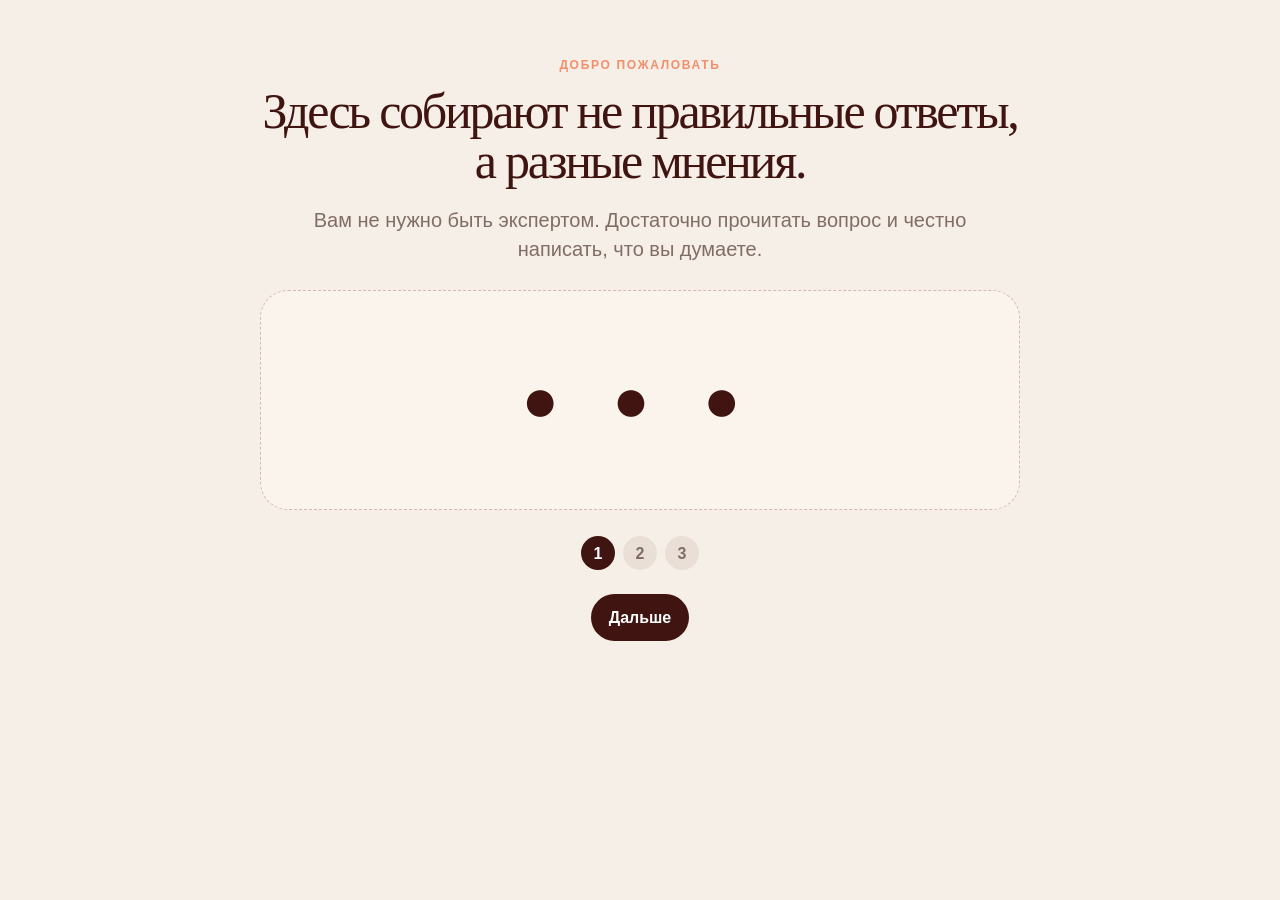
==== index.html @ 8200e7af "Add files via upload" ====
<!doctype html>
<html lang="ru">
<head>
  <meta charset="UTF-8">
  <meta name="viewport" content="width=device-width, initial-scale=1.0">
  <meta name="theme-color" content="#f6efe7">
  <title>Мнения — прототип продукта</title>
  <link rel="stylesheet" href="styles.css">
</head>
<body>
  <div id="app"></div>
  <div id="toast" class="toast"></div>
  <div id="modalRoot"></div>
  <script src="data.js"></script>
  <script src="app.js"></script>
</body>
</html>
---- styles.css ----
:root{
  --bg:#f6efe7;--paper:#fffaf4;--ink:#401410;--muted:#806d66;
  --accent:#f28f6b;--accent-soft:#f8d7ca;--line:#e5d5cc;
  --danger:#a8382f;--success:#705a47;--shadow:0 22px 70px rgba(64,20,16,.10);
  --radius:24px;
}
*{box-sizing:border-box}
html{scroll-behavior:smooth}
body{margin:0;background:var(--bg);color:var(--ink);font-family:Inter,-apple-system,BlinkMacSystemFont,"Segoe UI",sans-serif;line-height:1.45}
button,input,textarea,select{font:inherit}
button{cursor:pointer}
a{color:inherit;text-decoration:none}
.shell{min-height:100vh}
.topbar{position:sticky;top:0;z-index:40;background:rgba(246,239,231,.9);backdrop-filter:blur(18px);border-bottom:1px solid rgba(229,213,204,.8)}
.topbar-inner{max-width:1240px;margin:auto;padding:16px 28px;display:flex;align-items:center;gap:24px}
.logo{font-size:24px;font-weight:800;letter-spacing:-.05em;margin-right:auto}
.nav{display:flex;gap:4px}
.nav-btn,.icon-btn{border:0;background:transparent;color:var(--muted);border-radius:999px;padding:10px 14px}
.nav-btn:hover,.nav-btn.active,.icon-btn:hover{background:var(--paper);color:var(--ink)}
.primary,.secondary,.ghost,.danger{border:0;border-radius:999px;padding:12px 18px;font-weight:700}
.primary{background:var(--ink);color:#fff}
.secondary{background:var(--accent);color:var(--ink)}
.ghost{background:var(--paper);border:1px solid var(--line);color:var(--ink)}
.danger{background:#f8dfdc;color:var(--danger)}
main{max-width:1240px;margin:auto;padding:48px 28px 90px}
.eyebrow{text-transform:uppercase;letter-spacing:.14em;font-size:12px;font-weight:800;color:var(--accent)}
.display{font-family:Georgia,"Times New Roman",serif;font-size:clamp(48px,7vw,88px);line-height:.96;letter-spacing:-.055em;font-weight:500;margin:14px 0 20px}
.page-title{font-family:Georgia,"Times New Roman",serif;font-size:50px;line-height:1;letter-spacing:-.045em;font-weight:500;margin:12px 0 20px}
.lead{font-size:20px;color:var(--muted);max-width:720px}
.hero{display:grid;grid-template-columns:1.25fr .75fr;gap:34px;align-items:end;margin-bottom:46px}
.hero-card,.panel,.question-card,.research-card,.notice-card,.stat-card,.publication-card{background:var(--paper);border:1px solid var(--line);border-radius:var(--radius);box-shadow:0 4px 20px rgba(64,20,16,.025)}
.hero-card{padding:26px}
.hero-card strong{display:block;font-size:48px;letter-spacing:-.05em}
.layout{display:grid;grid-template-columns:minmax(0,1fr) 320px;gap:32px;align-items:start}
.stack{display:flex;flex-direction:column;gap:18px}
.sidebar{position:sticky;top:96px;display:flex;flex-direction:column;gap:16px}
.panel{padding:22px}
.panel h3{margin:0 0 10px}
.muted{color:var(--muted)}
.small{font-size:13px}
.tabs,.chips{display:flex;gap:8px;flex-wrap:wrap;margin:0 0 24px}
.tab,.chip{border:1px solid var(--line);background:transparent;color:var(--muted);padding:9px 14px;border-radius:999px}
.tab.active,.chip.active{background:var(--ink);color:#fff;border-color:var(--ink)}
.question-card{padding:26px;transition:.2s}
.question-card:hover{transform:translateY(-2px);box-shadow:var(--shadow)}
.card-meta{display:flex;justify-content:space-between;align-items:center;gap:14px;color:var(--muted);font-size:13px;margin-bottom:18px}
.tag{background:var(--accent-soft);padding:6px 10px;border-radius:999px;font-weight:750;color:var(--ink)}
.question-title{font-family:Georgia,"Times New Roman",serif;font-size:31px;line-height:1.14;letter-spacing:-.03em;font-weight:500;margin:0 0 15px}
.question-desc{color:var(--muted);margin:0 0 22px}
.card-footer{display:flex;justify-content:space-between;align-items:center;gap:18px}
.inline-actions{display:flex;gap:8px;flex-wrap:wrap}
.stats-row{display:grid;grid-template-columns:repeat(3,1fr);gap:12px}
.mini-stat{padding:18px;text-align:center;border:1px dashed #d5b7aa;border-radius:18px}
.mini-stat strong{display:block;font-size:30px}
.grid-2{display:grid;grid-template-columns:repeat(2,minmax(0,1fr));gap:20px}
.grid-3{display:grid;grid-template-columns:repeat(3,minmax(0,1fr));gap:20px}
.stat-card{min-height:230px;padding:28px;display:flex;flex-direction:column;justify-content:space-between}
.stat-card strong{font-family:Georgia,serif;font-size:86px;font-weight:400;line-height:1;letter-spacing:-.06em}
.form-card{max-width:820px;background:var(--paper);border:1px solid var(--line);border-radius:28px;padding:30px}
.field{margin-bottom:18px}
.field label{display:block;color:var(--muted);font-size:13px;font-weight:750;margin-bottom:8px}
input,textarea,select{width:100%;border:1px solid var(--line);background:#fff;color:var(--ink);padding:14px 15px;border-radius:15px;outline:none}
textarea{min-height:130px;resize:vertical}
input:focus,textarea:focus,select:focus{border-color:var(--accent);box-shadow:0 0 0 4px rgba(242,143,107,.18)}
.form-row{display:grid;grid-template-columns:1fr 1fr;gap:14px}
.helper{background:#f1e5dc;color:var(--muted);border-radius:16px;padding:14px 16px;font-size:13px}
.stepper{display:flex;gap:8px;margin-bottom:24px}
.step{width:34px;height:34px;border-radius:50%;display:grid;place-items:center;background:#eadfd7;color:var(--muted);font-weight:800}
.step.active{background:var(--ink);color:#fff}
.answer-block{padding:18px 0;border-top:1px solid var(--line)}
.answer-text{font-size:18px;margin:0 0 8px}
.research-card,.publication-card,.notice-card{padding:24px}
.status{display:inline-flex;padding:6px 10px;border-radius:999px;background:#efe3db;font-size:12px;font-weight:800}
.progress{height:8px;background:#eadfd7;border-radius:99px;overflow:hidden;margin:14px 0}
.progress span{display:block;height:100%;background:var(--accent)}
.notification{display:grid;grid-template-columns:12px 1fr auto;gap:14px;align-items:start;padding:20px 0;border-bottom:1px solid var(--line)}
.dot{width:10px;height:10px;border-radius:50%;background:var(--accent);margin-top:7px}
.empty{text-align:center;padding:80px 20px;color:var(--muted)}
.modal-backdrop{position:fixed;inset:0;background:rgba(48,24,20,.46);backdrop-filter:blur(5px);z-index:80;display:grid;place-items:center;padding:18px}
.modal{width:min(700px,100%);max-height:92vh;overflow:auto;background:var(--paper);border-radius:28px;padding:28px;box-shadow:0 30px 100px rgba(64,20,16,.3)}
.modal-head{display:flex;justify-content:space-between;gap:20px;align-items:flex-start;margin-bottom:22px}
.modal h2{font-family:Georgia,serif;font-size:35px;line-height:1.05;font-weight:500;margin:0}
.close{border:0;background:#eee1d8;width:38px;height:38px;border-radius:50%;font-size:20px}
.toast{position:fixed;left:50%;bottom:28px;transform:translateX(-50%) translateY(20px);background:var(--ink);color:#fff;padding:13px 18px;border-radius:999px;opacity:0;pointer-events:none;transition:.25s;z-index:100}
.toast.show{opacity:1;transform:translateX(-50%) translateY(0)}
.badge{display:inline-grid;place-items:center;min-width:22px;height:22px;padding:0 6px;background:var(--accent);border-radius:99px;font-size:12px;font-weight:800}
.onboarding{min-height:calc(100vh - 160px);display:grid;place-items:center}
.onboarding-card{max-width:760px;text-align:center}
.onboarding-visual{height:220px;border:1px dashed #d7b9ad;border-radius:28px;display:grid;place-items:center;margin:26px 0;background:rgba(255,250,244,.5)}
.people{font-size:62px;letter-spacing:18px}
.report-grid{display:grid;grid-template-columns:1.1fr .9fr;gap:22px}
.chart{height:220px;display:flex;align-items:end;gap:12px;padding:20px;border:1px solid var(--line);border-radius:18px;background:#fff}
.bar{flex:1;background:var(--accent-soft);border-radius:10px 10px 4px 4px;position:relative;min-height:20px}
.bar span{position:absolute;bottom:100%;left:50%;transform:translateX(-50%);font-size:12px;margin-bottom:5px}
.mobile-nav{display:none}
@media(max-width:900px){
  .hero,.layout,.report-grid{grid-template-columns:1fr}
  .sidebar{position:static}
  .hero-card{display:none}
  .nav{display:none}
  main{padding:34px 16px 90px}
  .topbar-inner{padding:14px 16px}
  .mobile-nav{position:fixed;display:grid;grid-template-columns:repeat(4,1fr);left:12px;right:12px;bottom:12px;background:rgba(255,250,244,.94);backdrop-filter:blur(15px);border:1px solid var(--line);border-radius:20px;padding:8px;z-index:50}
  .mobile-nav button{border:0;background:transparent;padding:9px 4px;border-radius:14px;color:var(--muted);font-size:12px}
  .mobile-nav button.active{background:var(--ink);color:#fff}
}
@media(max-width:620px){
  .display{font-size:52px}.page-title{font-size:42px}.question-title{font-size:26px}
  .grid-2,.grid-3,.stats-row,.form-row{grid-template-columns:1fr}
  .card-footer{align-items:flex-start;flex-direction:column}
  .stat-card strong{font-size:70px}
}
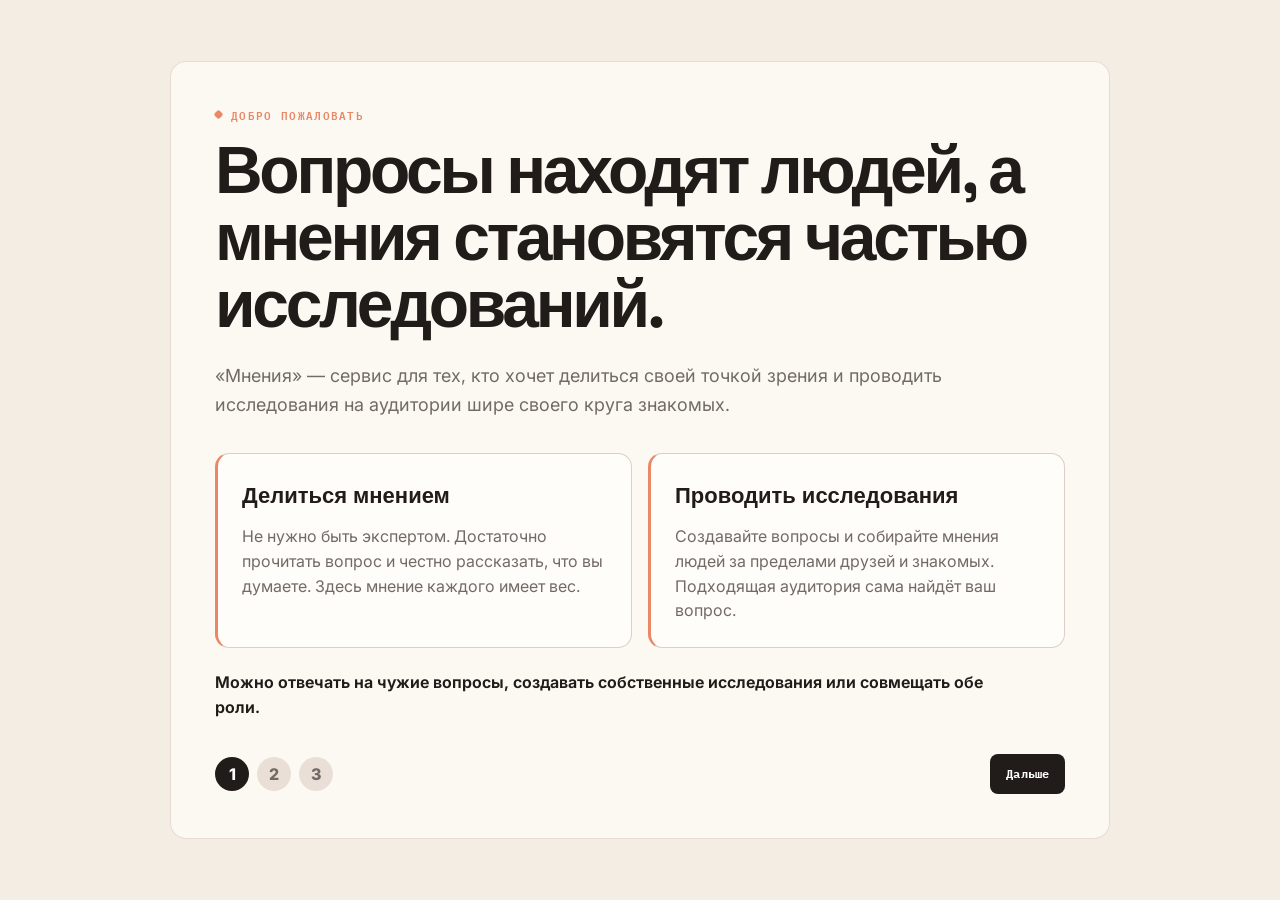
==== commit 383c6e16: "Rename mneniya_hybrid_editorial_v0.0.3.html to index.html" ====
--- a/index.html
+++ b/index.html
@@ -4,14 +4,647 @@
   <meta charset="UTF-8">
   <meta name="viewport" content="width=device-width, initial-scale=1.0">
   <meta name="theme-color" content="#f6efe7">
-  <title>Мнения — прототип продукта</title>
-  <link rel="stylesheet" href="styles.css">
+  <title>Мнения — Hybrid Editorial v0.0.3</title>
+  <style>
+@import url('https://fonts.googleapis.com/css2?family=IBM+Plex+Mono:wght@400;500;600&family=Inter:wght@400;500;600;700&family=Space+Grotesk:wght@400;500;600;700&display=swap');
+:root{
+  --bg:#f6efe7;--paper:#fffaf4;--ink:#401410;--muted:#806d66;
+  --accent:#f28f6b;--accent-soft:#f8d7ca;--line:#e5d5cc;
+  --danger:#a8382f;--success:#705a47;--shadow:0 22px 70px rgba(64,20,16,.10);
+  --radius:24px;
+}
+*{box-sizing:border-box}
+html{scroll-behavior:smooth}
+body{margin:0;background:var(--bg);color:var(--ink);font-family:Inter,-apple-system,BlinkMacSystemFont,"Segoe UI",sans-serif;line-height:1.45}
+button,input,textarea,select{font:inherit}
+button{cursor:pointer}
+a{color:inherit;text-decoration:none}
+.shell{min-height:100vh}
+.topbar{position:sticky;top:0;z-index:40;background:rgba(246,239,231,.9);backdrop-filter:blur(18px);border-bottom:1px solid rgba(229,213,204,.8)}
+.topbar-inner{max-width:1240px;margin:auto;padding:16px 28px;display:flex;align-items:center;gap:24px}
+.logo{font-size:24px;font-weight:800;letter-spacing:-.05em;margin-right:auto}
+.nav{display:flex;gap:4px}
+.nav-btn,.icon-btn{border:0;background:transparent;color:var(--muted);border-radius:999px;padding:10px 14px}
+.nav-btn:hover,.nav-btn.active,.icon-btn:hover{background:var(--paper);color:var(--ink)}
+.primary,.secondary,.ghost,.danger{border:0;border-radius:999px;padding:12px 18px;font-weight:700}
+.primary{background:var(--ink);color:#fff}
+.secondary{background:var(--accent);color:var(--ink)}
+.ghost{background:var(--paper);border:1px solid var(--line);color:var(--ink)}
+.danger{background:#f8dfdc;color:var(--danger)}
+main{max-width:1240px;margin:auto;padding:48px 28px 90px}
+.eyebrow{text-transform:uppercase;letter-spacing:.14em;font-size:12px;font-weight:800;color:var(--accent)}
+.display{font-family:Georgia,"Times New Roman",serif;font-size:clamp(48px,7vw,88px);line-height:.96;letter-spacing:-.055em;font-weight:500;margin:14px 0 20px}
+.page-title{font-family:Georgia,"Times New Roman",serif;font-size:50px;line-height:1;letter-spacing:-.045em;font-weight:500;margin:12px 0 20px}
+.lead{font-size:20px;color:var(--muted);max-width:720px}
+.hero{display:grid;grid-template-columns:1.25fr .75fr;gap:34px;align-items:end;margin-bottom:46px}
+.hero-card,.panel,.question-card,.research-card,.notice-card,.stat-card,.publication-card{background:var(--paper);border:1px solid var(--line);border-radius:var(--radius);box-shadow:0 4px 20px rgba(64,20,16,.025)}
+.hero-card{padding:26px}
+.hero-card strong{display:block;font-size:48px;letter-spacing:-.05em}
+.layout{display:grid;grid-template-columns:minmax(0,1fr) 320px;gap:32px;align-items:start}
+.stack{display:flex;flex-direction:column;gap:18px}
+.sidebar{position:sticky;top:96px;display:flex;flex-direction:column;gap:16px}
+.panel{padding:22px}
+.panel h3{margin:0 0 10px}
+.muted{color:var(--muted)}
+.small{font-size:13px}
+.tabs,.chips{display:flex;gap:8px;flex-wrap:wrap;margin:0 0 24px}
+.tab,.chip{border:1px solid var(--line);background:transparent;color:var(--muted);padding:9px 14px;border-radius:999px}
+.tab.active,.chip.active{background:var(--ink);color:#fff;border-color:var(--ink)}
+.question-card{padding:26px;transition:.2s}
+.question-card:hover{transform:translateY(-2px);box-shadow:var(--shadow)}
+.card-meta{display:flex;justify-content:space-between;align-items:center;gap:14px;color:var(--muted);font-size:13px;margin-bottom:18px}
+.tag{background:var(--accent-soft);padding:6px 10px;border-radius:999px;font-weight:750;color:var(--ink)}
+.question-title{font-family:Georgia,"Times New Roman",serif;font-size:31px;line-height:1.14;letter-spacing:-.03em;font-weight:500;margin:0 0 15px}
+.question-desc{color:var(--muted);margin:0 0 22px}
+.card-footer{display:flex;justify-content:space-between;align-items:center;gap:18px}
+.inline-actions{display:flex;gap:8px;flex-wrap:wrap}
+.stats-row{display:grid;grid-template-columns:repeat(3,1fr);gap:12px}
+.mini-stat{padding:18px;text-align:center;border:1px dashed #d5b7aa;border-radius:18px}
+.mini-stat strong{display:block;font-size:30px}
+.grid-2{display:grid;grid-template-columns:repeat(2,minmax(0,1fr));gap:20px}
+.grid-3{display:grid;grid-template-columns:repeat(3,minmax(0,1fr));gap:20px}
+.stat-card{min-height:230px;padding:28px;display:flex;flex-direction:column;justify-content:space-between}
+.stat-card strong{font-family:Georgia,serif;font-size:86px;font-weight:400;line-height:1;letter-spacing:-.06em}
+.form-card{max-width:820px;background:var(--paper);border:1px solid var(--line);border-radius:28px;padding:30px}
+.field{margin-bottom:18px}
+.field label{display:block;color:var(--muted);font-size:13px;font-weight:750;margin-bottom:8px}
+input,textarea,select{width:100%;border:1px solid var(--line);background:#fff;color:var(--ink);padding:14px 15px;border-radius:15px;outline:none}
+textarea{min-height:130px;resize:vertical}
+input:focus,textarea:focus,select:focus{border-color:var(--accent);box-shadow:0 0 0 4px rgba(242,143,107,.18)}
+.form-row{display:grid;grid-template-columns:1fr 1fr;gap:14px}
+.helper{background:#f1e5dc;color:var(--muted);border-radius:16px;padding:14px 16px;font-size:13px}
+.stepper{display:flex;gap:8px;margin-bottom:24px}
+.step{width:34px;height:34px;border-radius:50%;display:grid;place-items:center;background:#eadfd7;color:var(--muted);font-weight:800}
+.step.active{background:var(--ink);color:#fff}
+.answer-block{padding:18px 0;border-top:1px solid var(--line)}
+.answer-text{font-size:18px;margin:0 0 8px}
+.research-card,.publication-card,.notice-card{padding:24px}
+.status{display:inline-flex;padding:6px 10px;border-radius:999px;background:#efe3db;font-size:12px;font-weight:800}
+.progress{height:8px;background:#eadfd7;border-radius:99px;overflow:hidden;margin:14px 0}
+.progress span{display:block;height:100%;background:var(--accent)}
+.notification{display:grid;grid-template-columns:12px 1fr auto;gap:14px;align-items:start;padding:20px 0;border-bottom:1px solid var(--line)}
+.dot{width:10px;height:10px;border-radius:50%;background:var(--accent);margin-top:7px}
+.empty{text-align:center;padding:80px 20px;color:var(--muted)}
+.modal-backdrop{position:fixed;inset:0;background:rgba(48,24,20,.46);backdrop-filter:blur(5px);z-index:80;display:grid;place-items:center;padding:18px}
+.modal{width:min(700px,100%);max-height:92vh;overflow:auto;background:var(--paper);border-radius:28px;padding:28px;box-shadow:0 30px 100px rgba(64,20,16,.3)}
+.modal-head{display:flex;justify-content:space-between;gap:20px;align-items:flex-start;margin-bottom:22px}
+.modal h2{font-family:Georgia,serif;font-size:35px;line-height:1.05;font-weight:500;margin:0}
+.close{border:0;background:#eee1d8;width:38px;height:38px;border-radius:50%;font-size:20px}
+.toast{position:fixed;left:50%;bottom:28px;transform:translateX(-50%) translateY(20px);background:var(--ink);color:#fff;padding:13px 18px;border-radius:999px;opacity:0;pointer-events:none;transition:.25s;z-index:100}
+.toast.show{opacity:1;transform:translateX(-50%) translateY(0)}
+.badge{display:inline-grid;place-items:center;min-width:22px;height:22px;padding:0 6px;background:var(--accent);border-radius:99px;font-size:12px;font-weight:800}
+.onboarding{min-height:calc(100vh - 160px);display:grid;place-items:center}
+.onboarding-card{max-width:760px;text-align:center}
+.onboarding-visual{height:220px;border:1px dashed #d7b9ad;border-radius:28px;display:grid;place-items:center;margin:26px 0;background:rgba(255,250,244,.5)}
+.people{font-size:62px;letter-spacing:18px}
+.report-grid{display:grid;grid-template-columns:1.1fr .9fr;gap:22px}
+.chart{height:220px;display:flex;align-items:end;gap:12px;padding:20px;border:1px solid var(--line);border-radius:18px;background:#fff}
+.bar{flex:1;background:var(--accent-soft);border-radius:10px 10px 4px 4px;position:relative;min-height:20px}
+.bar span{position:absolute;bottom:100%;left:50%;transform:translateX(-50%);font-size:12px;margin-bottom:5px}
+.mobile-nav{display:none}
+@media(max-width:900px){
+  .hero,.layout,.report-grid{grid-template-columns:1fr}
+  .sidebar{position:static}
+  .hero-card{display:none}
+  .nav{display:none}
+  main{padding:34px 16px 90px}
+  .topbar-inner{padding:14px 16px}
+  .mobile-nav{position:fixed;display:grid;grid-template-columns:repeat(4,1fr);left:12px;right:12px;bottom:12px;background:rgba(255,250,244,.94);backdrop-filter:blur(15px);border:1px solid var(--line);border-radius:20px;padding:8px;z-index:50}
+  .mobile-nav button{border:0;background:transparent;padding:9px 4px;border-radius:14px;color:var(--muted);font-size:12px}
+  .mobile-nav button.active{background:var(--ink);color:#fff}
+}
+@media(max-width:620px){
+  .display{font-size:52px}.page-title{font-size:42px}.question-title{font-size:26px}
+  .grid-2,.grid-3,.stats-row,.form-row{grid-template-columns:1fr}
+  .card-footer{align-items:flex-start;flex-direction:column}
+  .stat-card strong{font-size:70px}
+}
+
+
+/* v0.0.2 — Typography & UX pass */
+.hero{grid-template-columns:minmax(0,1fr) 320px;align-items:stretch}
+.hero-card{min-height:100%;display:flex;flex-direction:column;justify-content:flex-end}
+.hero-line,.hero-lead span,.section-title span{display:block}
+.hero-lead{max-width:760px}
+.section-title{font-size:50px;max-width:900px}
+.sidebar>.panel{width:100%}
+.values-panel .eyebrow{margin-bottom:10px}
+.principle-list{display:flex;flex-direction:column}
+.principle-list>div{display:grid;grid-template-columns:130px 1fr;gap:16px;padding:16px 0;border-top:1px solid var(--line)}
+.principle-list>div:first-child{border-top:0}
+.principle-list span{color:var(--muted);font-size:14px}
+.principle-list.compact>div{grid-template-columns:1fr;gap:4px;padding:14px 0}
+.principle-list.compact span{font-size:13px;line-height:1.45}
+.form-card{max-width:920px}
+input,select{min-height:58px}
+textarea{min-height:142px}
+.helper{line-height:1.55}
+.back-button{margin-bottom:24px}
+.research-meta{margin-top:4px}
+.onboarding{min-height:100vh;padding-top:40px;padding-bottom:40px}
+.onboarding-card{max-width:940px;width:100%;text-align:left;background:rgba(255,250,244,.42);border:1px solid rgba(229,213,204,.85);border-radius:32px;padding:48px}
+.onboarding-title{font-family:Georgia,"Times New Roman",serif;font-size:clamp(44px,6vw,72px);line-height:1.02;letter-spacing:-.05em;font-weight:500;margin:14px 0 22px;max-width:900px}
+.onboarding-lead{max-width:800px;margin:0}
+.role-grid{display:grid;grid-template-columns:1fr 1fr;gap:16px;margin:34px 0 20px}
+.role-card{background:var(--paper);border:1px solid var(--line);border-radius:22px;padding:24px}
+.role-card strong{font-family:Georgia,serif;font-size:25px;font-weight:500}
+.role-card p{color:var(--muted);margin:12px 0 0}
+.onboarding-note{color:var(--ink);font-weight:650;margin:22px 0 0;max-width:800px}
+.onboarding-principles{margin:30px 0 8px;background:var(--paper);border:1px solid var(--line);border-radius:24px;padding:4px 24px}
+.result-path{display:grid;grid-template-columns:repeat(3,1fr);gap:14px;margin:34px 0 20px}
+.result-path>div{background:var(--paper);border:1px solid var(--line);border-radius:22px;padding:22px;min-height:140px;display:flex;flex-direction:column;justify-content:space-between}
+.result-path span{font-size:12px;color:var(--accent);font-weight:800;letter-spacing:.12em}
+.result-path strong{font-family:Georgia,serif;font-size:22px;font-weight:500}
+.onboarding-footer{display:flex;justify-content:space-between;align-items:center;gap:20px;margin-top:34px}
+.onboarding-footer .stepper{margin:0}
+.profile-grid{display:grid;grid-template-columns:1.4fr .6fr;gap:20px;margin-bottom:20px}
+.profile-card{background:var(--paper);border:1px solid var(--line);border-radius:var(--radius);padding:28px;display:flex;gap:22px;align-items:center}
+.profile-card h2{font-family:Georgia,serif;font-size:34px;font-weight:500;margin:0 0 8px}
+.profile-card p{margin:0;max-width:620px}
+.avatar{width:78px;height:78px;flex:0 0 78px;border-radius:50%;display:grid;place-items:center;background:var(--accent-soft);font-family:Georgia,serif;font-size:38px}
+.profile-actions{display:flex;flex-direction:column;align-items:stretch;gap:10px}
+.profile-actions h3{margin-bottom:4px}
+.profile-actions button{text-align:left}
+.profile-stats{margin-top:20px}
+.mobile-nav{grid-template-columns:repeat(5,1fr)}
+@media(max-width:900px){
+  .profile-grid{grid-template-columns:1fr}
+  .onboarding-card{padding:30px}
+  .role-grid,.result-path{grid-template-columns:1fr}
+  .hero-line{display:inline}
+  .hero-line+ .hero-line:before{content:" ";}
+}
+@media(max-width:620px){
+  .onboarding-card{padding:24px;border-radius:24px}
+  .onboarding-title{font-size:43px}
+  .onboarding-footer{align-items:flex-start;flex-direction:column}
+  .principle-list>div{grid-template-columns:1fr;gap:5px}
+  .section-title{font-size:42px}
+}
+
+
+/* v0.0.3 — Hybrid Editorial visual system */
+:root{
+  --bg:#F4EDE4;
+  --paper:#FFFDF9;
+  --ink:#211B19;
+  --muted:#736A65;
+  --accent:#E98767;
+  --accent-soft:rgba(233,135,103,.14);
+  --line:#DCCFC6;
+  --danger:#A7473B;
+  --success:#5F7568;
+  --shadow:none;
+  --radius:14px;
+}
+body{font-family:'Inter',-apple-system,BlinkMacSystemFont,'Segoe UI',sans-serif;line-height:1.55}
+h1,h2,h3,.display,.page-title,.question-title,.onboarding-title,.profile-card h2,.role-card strong,.result-path strong,.modal h2{font-family:'Space Grotesk',sans-serif!important}
+.logo{font-family:'Space Grotesk',sans-serif;font-weight:700;letter-spacing:-.045em}
+.eyebrow,.card-meta,.small,.tag,.status,.tab,.chip,.field label,.mini-stat span,.badge,.principle-list strong,.result-path span{font-family:'IBM Plex Mono',monospace}
+.eyebrow{font-size:11px;letter-spacing:.12em;font-weight:600;display:flex;align-items:center;gap:9px}
+.eyebrow::before{content:"";width:7px;height:7px;border-radius:2px;background:var(--accent);transform:rotate(45deg);flex:0 0 auto}
+.display{font-size:clamp(48px,6.2vw,78px);line-height:1.01;letter-spacing:-.055em;font-weight:600}
+.page-title,.section-title{font-size:46px;line-height:1.04;letter-spacing:-.045em;font-weight:600}
+.question-title{font-size:29px;line-height:1.18;font-weight:600}
+.lead{font-size:18px;line-height:1.62}
+.topbar{background:rgba(244,237,228,.92);border-bottom:1px solid var(--line)}
+.topbar-inner{padding-top:13px;padding-bottom:13px}
+.nav-btn,.icon-btn{border-radius:8px;padding:9px 12px;font-family:'IBM Plex Mono',monospace;font-size:12px}
+.nav-btn:hover,.nav-btn.active,.icon-btn:hover{background:var(--paper)}
+.primary,.secondary,.ghost,.danger{border-radius:8px;padding:11px 16px;font-family:'IBM Plex Mono',monospace;font-size:12px;letter-spacing:.01em}
+.primary{background:var(--ink)}
+.secondary{background:var(--accent);color:var(--ink)}
+.ghost{background:transparent}
+.hero{gap:28px;margin-bottom:40px}
+.hero-card,.panel,.question-card,.research-card,.notice-card,.stat-card,.publication-card,.form-card,.profile-card,.role-card,.onboarding-principles,.result-path>div{border-radius:14px;box-shadow:none;background:var(--paper)}
+.hero-card{border-left:3px solid var(--accent)}
+.hero-card strong,.mini-stat strong,.stat-card strong{font-family:'Space Grotesk',sans-serif;font-weight:600}
+.question-card{padding:24px;border-left:3px solid transparent}
+.question-card:hover{transform:translateY(-2px);box-shadow:none;border-color:var(--line);border-left-color:var(--accent)}
+.card-meta{font-size:11px;letter-spacing:.03em;text-transform:uppercase}
+.tag,.status{border-radius:6px;padding:5px 9px;font-size:10.5px;font-weight:600;letter-spacing:.03em}
+.tag{background:var(--accent-soft);color:#8A4E3A}
+.status{background:#EEE5DE}
+.tab,.chip{border-radius:8px;padding:9px 14px;font-size:11px;letter-spacing:.02em}
+.tabs{gap:9px}
+.stats-row{gap:10px}
+.mini-stat{border-style:solid;border-color:var(--line);border-radius:12px;padding:16px}
+.mini-stat strong{font-size:29px}
+.panel{padding:21px}
+.principle-list>div{grid-template-columns:120px 1fr;padding:14px 0}
+.principle-list strong{font-size:11px;text-transform:uppercase;letter-spacing:.04em}
+.stat-card{min-height:220px;padding:25px;border-top:3px solid transparent}
+.stat-card:hover{border-top-color:var(--accent)}
+.stat-card strong{font-size:78px}
+.form-card{padding:28px;max-width:940px}
+input,textarea,select{border-radius:10px;background:#fffefa;min-height:56px}
+textarea{min-height:142px}
+input:focus,textarea:focus,select:focus{box-shadow:0 0 0 3px rgba(233,135,103,.14)}
+.helper{border-radius:10px;background:#EFE5DC;border-left:3px solid var(--accent)}
+.progress{border-radius:4px;height:7px}
+.progress span{border-radius:4px}
+.modal{border-radius:16px;box-shadow:0 24px 80px rgba(33,27,25,.22)}
+.close{border-radius:8px;background:#EFE5DE}
+.toast{border-radius:8px;font-family:'IBM Plex Mono',monospace;font-size:12px}
+.onboarding-card{border-radius:16px;background:rgba(255,253,249,.75);padding:44px}
+.onboarding-title{font-size:clamp(42px,5.4vw,66px);font-weight:600;letter-spacing:-.05em}
+.role-card{border-left:3px solid var(--accent)}
+.role-card strong{font-size:22px;font-weight:600}
+.result-path>div{border-top:3px solid var(--accent)}
+.avatar{border-radius:12px;font-family:'Space Grotesk',sans-serif;font-weight:600}
+.mobile-nav{border-radius:14px;background:rgba(255,253,249,.95)}
+.mobile-nav button{border-radius:8px;font-family:'IBM Plex Mono',monospace}
+@media(max-width:620px){
+  .page-title,.section-title{font-size:39px}
+  .display{font-size:50px}
+  .onboarding-card{border-radius:14px;padding:22px}
+}
+
+</style>
 </head>
 <body>
   <div id="app"></div>
   <div id="toast" class="toast"></div>
   <div id="modalRoot"></div>
-  <script src="data.js"></script>
-  <script src="app.js"></script>
+  <script>
+window.SEED_DATA = {
+  questions: [
+    {id:"q1",area:"HR",question:"Что для вас означает «хороший руководитель»?",description:"Автор изучает, какие качества люди ценят в руководителях сильнее всего и почему.",deadline:"14 августа",opinions:83,created:"сегодня",researchId:"r1"},
+    {id:"q2",area:"Образование",question:"Должен ли университет готовить к конкретной профессии?",description:"Вопрос для студенческой работы о том, чего люди ожидают от высшего образования сегодня.",deadline:"2 сентября",opinions:0,created:"сегодня",researchId:"r2"},
+    {id:"q3",area:"IT",question:"Что заставляет вас доверять новому цифровому сервису?",description:"Продуктовое исследование о доверии, прозрачности и первом впечатлении.",deadline:"25 августа",opinions:41,created:"вчера",researchId:"r3"},
+    {id:"q4",area:"Психология",question:"Нужно ли полностью отделять работу от личной жизни?",description:"Автор собирает разные взгляды на границы между карьерой, отдыхом и личным временем.",deadline:"30 августа",opinions:19,created:"вчера",researchId:"r4"},
+    {id:"q5",area:"Маркетинг",question:"Когда реклама перестаёт раздражать и становится полезной?",description:"Исследование о том, что делает рекламное сообщение уместным.",deadline:"18 августа",opinions:7,created:"3 дня назад",researchId:"r5"}
+  ],
+  researches: [
+    {id:"r1",title:"Образ хорошего руководителя",type:"Исследование",area:"HR",status:"Сбор мнений",progress:68,questions:["q1"],deadline:"14 августа"},
+    {id:"r2",title:"Ожидания от современного университета",type:"Студенческая работа",area:"Образование",status:"Сбор мнений",progress:15,questions:["q2"],deadline:"2 сентября"},
+    {id:"r6",title:"Как люди выбирают место работы",type:"Исследование",area:"HR",status:"Анализ",progress:100,questions:[],deadline:"сбор завершён"}
+  ],
+  notifications: [
+    {id:"n1",title:"Опубликован итог исследования",text:"Автор работы «Почему люди меняют профессию» добавил ссылку на публикацию.",time:"2 часа назад",unread:true},
+    {id:"n2",title:"Ваш вопрос получил первые мнения",text:"На вопрос «Должен ли университет готовить к профессии?» ответили 3 человека.",time:"вчера",unread:true},
+    {id:"n3",title:"Сбор мнений завершён",text:"Теперь можно перейти к анализу исследования «Как люди выбирают место работы».",time:"3 дня назад",unread:false}
+  ]
+};
+</script>
+  <script>
+const $ = (s, root=document) => root.querySelector(s);
+const $$ = (s, root=document) => [...root.querySelectorAll(s)];
+
+const storageKey = "mneniya-prototype-v2";
+const initial = {
+  questions: SEED_DATA.questions,
+  researches: SEED_DATA.researches,
+  notifications: SEED_DATA.notifications,
+  opinionsGiven: 12,
+  publicationsHelped: 4,
+  onboarded: false
+};
+let state = JSON.parse(localStorage.getItem(storageKey) || "null") || structuredClone(initial);
+let currentFilter = "main";
+
+function save(){ localStorage.setItem(storageKey, JSON.stringify(state)); }
+function toast(text){
+  const el=$("#toast"); el.textContent=text; el.classList.add("show");
+  setTimeout(()=>el.classList.remove("show"),2200);
+}
+function route(){
+  const hash=location.hash || "#/feed";
+  if(!state.onboarded && hash !== "#/onboarding"){ location.hash="#/onboarding"; return; }
+  render(hash);
+}
+function navButton(label,hash){
+  const active=(location.hash||"#/feed").startsWith(hash);
+  return `<button class="nav-btn ${active?'active':''}" onclick="location.hash='${hash}'">${label}</button>`;
+}
+function shell(content){
+  const unread=state.notifications.filter(n=>n.unread).length;
+  $("#app").innerHTML=`
+  <div class="shell">
+    <header class="topbar">
+      <div class="topbar-inner">
+        <a class="logo" href="#/feed">Мнения</a>
+        <nav class="nav">
+          ${navButton("Вопросы","#/feed")}
+          ${navButton("Исследования","#/researches")}
+          ${navButton("Ваш вклад","#/contribution")}
+          ${navButton(`Уведомления ${unread?`<span class="badge">${unread}</span>`:""}`,"#/notifications")}
+          ${navButton("Профиль","#/profile")}
+        </nav>
+        <button class="primary" onclick="location.hash='#/create-question'">Задать вопрос</button>
+      </div>
+    </header>
+    <main>${content}</main>
+    <nav class="mobile-nav">
+      <button onclick="location.hash='#/feed'">Вопросы</button>
+      <button onclick="location.hash='#/researches'">Работы</button>
+      <button onclick="location.hash='#/contribution'">Вклад</button>
+      <button onclick="location.hash='#/notifications'">События</button>
+      <button onclick="location.hash='#/profile'">Профиль</button>
+    </nav>
+  </div>`;
+}
+function render(hash){
+  if(hash==="#/onboarding") return renderOnboarding();
+  if(hash.startsWith("#/question/")) return renderQuestion(hash.split("/")[2]);
+  if(hash.startsWith("#/research/")) return renderResearch(hash.split("/")[2]);
+  switch(hash){
+    case "#/feed": return renderFeed();
+    case "#/researches": return renderResearches();
+    case "#/contribution": return renderContribution();
+    case "#/notifications": return renderNotifications();
+    case "#/create-question": return renderCreateQuestion();
+    case "#/create-research": return renderCreateResearch();
+    case "#/profile": return renderProfile();
+    case "#/settings": return renderSettings();
+    default: return render404();
+  }
+}
+function renderOnboarding(){
+  const steps=[
+    {
+      eyebrow:"Добро пожаловать",
+      title:"Вопросы находят людей, а мнения становятся частью исследований.",
+      text:"«Мнения» — сервис для тех, кто хочет делиться своей точкой зрения и проводить исследования на аудитории шире своего круга знакомых.",
+      extra:`<div class="role-grid">
+        <div class="role-card"><strong>Делиться мнением</strong><p>Не нужно быть экспертом. Достаточно прочитать вопрос и честно рассказать, что вы думаете. Здесь мнение каждого имеет вес.</p></div>
+        <div class="role-card"><strong>Проводить исследования</strong><p>Создавайте вопросы и собирайте мнения людей за пределами друзей и знакомых. Подходящая аудитория сама найдёт ваш вопрос.</p></div>
+      </div><p class="onboarding-note">Можно отвечать на чужие вопросы, создавать собственные исследования или совмещать обе роли.</p>`
+    },
+    {
+      eyebrow:"Анонимность",
+      title:"Ваше мнение остаётся анонимным. Понятно и без исключений.",
+      text:"Автор получает текст ответа, но не видит ваше имя, профиль или другие данные, по которым можно определить личность.",
+      extra:`<div class="principle-list onboarding-principles">
+        <div><strong>Личность скрыта</strong><span>Исследователь видит мнение отдельно от профиля участника.</span></div>
+        <div><strong>Данные обобщены</strong><span>Возраст, город и другие характеристики показываются только в общей статистике.</span></div>
+        <div><strong>История принадлежит вам</strong><span>Только вы видите собственные ответы и вклад в исследования.</span></div>
+      </div><p class="onboarding-note">Мы отделяем мнение от личности, чтобы человек мог отвечать честно.</p>`
+    },
+    {
+      eyebrow:"Значимость",
+      title:"Каждое мнение помогает увидеть картину шире.",
+      text:"Ваш ответ становится частью исследования и помогает автору увидеть множество разных взглядов, а не одну привычную точку зрения.",
+      extra:`<div class="result-path">
+        <div><span>01</span><strong>Вы делитесь мнением</strong></div>
+        <div><span>02</span><strong>Автор собирает общую картину</strong></div>
+        <div><span>03</span><strong>Вы получаете результат или благодарность</strong></div>
+      </div><p class="onboarding-note">Здесь мнение важно не потому, что с ним согласились, а потому, что оно было услышано.</p>`
+    }
+  ];
+  let step=Number(sessionStorage.getItem("onboardingStep")||0);
+  const s=steps[step];
+  $("#app").innerHTML=`<main class="onboarding">
+    <div class="onboarding-card">
+      <div class="eyebrow">${s.eyebrow}</div>
+      <h1 class="onboarding-title">${s.title}</h1>
+      <p class="lead onboarding-lead">${s.text}</p>
+      ${s.extra}
+      <div class="onboarding-footer">
+        <div class="stepper">${steps.map((_,i)=>`<span class="step ${i===step?'active':''}">${i+1}</span>`).join("")}</div>
+        <button class="primary" id="nextOnboarding">${step===steps.length-1?"Перейти к вопросам":"Дальше"}</button>
+      </div>
+    </div>
+  </main>`;
+  $("#nextOnboarding").onclick=()=>{
+    if(step<steps.length-1){sessionStorage.setItem("onboardingStep",step+1);renderOnboarding()}
+    else{state.onboarded=true;save();sessionStorage.removeItem("onboardingStep");location.hash="#/feed"}
+  };
+}
+function questionCard(q){
+  return `<article class="question-card">
+    <div class="card-meta"><span class="tag">${q.area}</span><span>до ${q.deadline}</span></div>
+    <h2 class="question-title">${q.question}</h2>
+    <p class="question-desc">${q.description}</p>
+    <div class="card-footer">
+      <span class="muted small">${q.opinions===0?"Пока нет мнений":`${q.opinions} ${plural(q.opinions,"мнение","мнения","мнений")}`}</span>
+      <div class="inline-actions">
+        <button class="ghost" onclick="reportQuestion('${q.id}')">Пожаловаться</button>
+        <button class="secondary" onclick="location.hash='#/question/${q.id}'">${q.opinions===0?"Ответить первым":"Поделиться мнением"}</button>
+      </div>
+    </div>
+  </article>`;
+}
+function renderFeed(){
+  let list=[...state.questions];
+  if(currentFilter==="new") list=list.filter(q=>q.created==="сегодня");
+  if(currentFilter==="unanswered") list=list.filter(q=>q.opinions===0);
+  if(currentFilter==="random") list=list.sort(()=>Math.random()-.5).slice(0,10);
+  shell(`
+    <section class="hero">
+      <div><div class="eyebrow">Место для разных точек зрения</div>
+      <h1 class="display"><span class="hero-line">Любой хороший вопрос</span><span class="hero-line">заслуживает ответа.</span></h1>
+      <p class="lead hero-lead"><span>Здесь не нужно быть экспертом.</span><span>Достаточно иметь мнение и желание им поделиться.</span></p></div>
+      <div class="hero-card"><strong>1 248</strong><span class="muted">мнений помогли создать исследования, статьи и учебные работы</span></div>
+    </section>
+    <div class="tabs">
+      ${["main:Главная","new:Новые","unanswered:Без ответов","random:Случайные 10"].map(x=>{let [k,l]=x.split(":");return `<button class="tab ${currentFilter===k?'active':''}" onclick="setFilter('${k}')">${l}</button>`}).join("")}
+    </div>
+    <div class="layout">
+      <div class="stack">
+        ${list.slice(0,2).map(questionCard).join("")}
+        <div class="stats-row">
+          <div class="mini-stat"><strong>38</strong><span class="muted small">новых вопросов сегодня</span></div>
+          <div class="mini-stat"><strong>214</strong><span class="muted small">мнений за день</span></div>
+          <div class="mini-stat"><strong>7</strong><span class="muted small">работ опубликовано</span></div>
+        </div>
+        ${list.slice(2).map(questionCard).join("") || `<div class="empty">Здесь пока ничего нет.</div>`}
+      </div>
+      <aside class="sidebar">
+        <div class="panel"><h3>У вас есть вопрос?</h3><p class="muted small">Сформулируйте одну мысль и расскажите, для чего будут использованы мнения.</p><button class="primary" onclick="location.hash='#/create-question'">Создать вопрос</button></div>
+        <div class="panel values-panel"><div class="eyebrow">Принципы сервиса</div><h3>Что важно в «Мнениях»</h3>
+          <div class="principle-list compact">
+            <div><strong>Честность</strong><span>Здесь ценится не правильный ответ, а ваша точка зрения.</span></div>
+            <div><strong>Анонимность</strong><span>Автор видит мнение и общую статистику, но не личность участника.</span></div>
+            <div><strong>Простота</strong><span>Чтобы ответить, не нужно быть экспертом или заполнять длинную анкету.</span></div>
+            <div><strong>Значимость</strong><span>Каждый ответ помогает исследованию увидеть картину шире.</span></div>
+          </div>
+        </div>
+      </aside>
+    </div>`);
+}
+function setFilter(f){currentFilter=f;renderFeed()}
+function renderQuestion(id){
+  const q=state.questions.find(x=>x.id===id);
+  if(!q)return render404();
+  shell(`<div class="layout">
+    <section>
+      <button class="ghost" onclick="history.back()">← Назад</button>
+      <div style="margin-top:28px" class="eyebrow">${q.area}</div>
+      <h1 class="page-title">${q.question}</h1>
+      <p class="lead">${q.description}</p>
+      <div class="panel" style="margin-top:28px">
+        <div class="card-meta"><span>${q.opinions} ${plural(q.opinions,"мнение","мнения","мнений")}</span><span>сбор до ${q.deadline}</span></div>
+        <div class="field"><label>Что вы думаете?</label><textarea id="opinionText" placeholder="Пишите так, как сказали бы это человеку в разговоре."></textarea></div>
+        <div class="helper">Мнение будет передано автору анонимно. После отправки его нельзя редактировать, но можно удалить, пока сбор открыт.</div>
+        <div class="inline-actions" style="margin-top:18px">
+          <button class="secondary" onclick="submitOpinion('${q.id}')">Отправить мнение</button>
+          <button class="ghost" onclick="reportQuestion('${q.id}')">Пожаловаться на вопрос</button>
+        </div>
+      </div>
+    </section>
+    <aside class="sidebar">
+      <div class="panel"><h3>О работе</h3><p class="muted small">Этот вопрос входит в исследование. После публикации результата участники получат уведомление.</p><button class="ghost" onclick="location.hash='#/research/${q.researchId}'">Открыть исследование</button></div>
+      <div class="panel"><h3>Хороший ответ</h3><p class="muted small">Не обязан быть длинным или экспертным. Главное — чтобы он честно отражал вашу точку зрения.</p></div>
+    </aside>
+  </div>`);
+}
+function submitOpinion(id){
+  const text=$("#opinionText").value.trim();
+  if(text.length<8)return toast("Добавьте немного больше деталей");
+  const q=state.questions.find(x=>x.id===id); q.opinions++; state.opinionsGiven++; save();
+  toast("Мнение отправлено анонимно");
+  setTimeout(()=>location.hash="#/contribution",700);
+}
+function reportQuestion(id){
+  const reasons=["Вопрос слишком широкий","Вопрос подталкивает к определённому ответу","Оскорбления или разжигание ненависти","Реклама или спам","Персональные данные","Другое"];
+  modal(`<div class="modal-head"><div><div class="eyebrow">Обратная связь</div><h2>Что не так с вопросом?</h2></div><button class="close" onclick="closeModal()">×</button></div>
+    <div class="stack">${reasons.map(r=>`<button class="ghost" style="text-align:left" onclick="sendReport('${r}')">${r}</button>`).join("")}</div>`);
+}
+function sendReport(reason){closeModal();toast("Спасибо. Жалоба отправлена на модерацию")}
+function renderCreateQuestion(){
+  shell(`<div class="eyebrow">Новый вопрос</div><h1 class="page-title">О чём вы хотите спросить людей?</h1>
+  <div class="form-card">
+    <div class="form-row">
+      <div class="field"><label>Тип работы</label><select id="qType"><option>Исследование</option><option>Студенческая работа</option></select></div>
+      <div class="field"><label>Область</label><select id="qArea">${["Образование","Психология","HR","Маркетинг","Продажи","IT","Медицина","Политика","Финансы","Дизайн","Другое"].map(x=>`<option>${x}</option>`).join("")}</select></div>
+    </div>
+    <div class="field"><label>Вопрос</label><input id="qTitle" placeholder="Одна самостоятельная и понятная мысль"></div>
+    <div class="field"><label>Контекст</label><textarea id="qDesc" placeholder="Зачем вы задаёте этот вопрос и во что превратятся собранные мнения?"></textarea></div>
+    <div class="form-row">
+      <div class="field"><label>Собирать мнения до</label><input id="qDeadline" type="date"></div>
+      <div class="field"><label>Связь с исследованием</label><select id="qResearch"><option value="">Отдельный вопрос</option>${state.researches.map(r=>`<option value="${r.id}">${r.title}</option>`).join("")}</select></div>
+    </div>
+    <div class="helper">Проверьте: вопрос понятен с первого прочтения, не слишком широкий и не подталкивает к определённому ответу.</div>
+    <div class="inline-actions" style="margin-top:20px"><button class="primary" onclick="publishQuestion()">Опубликовать</button><button class="ghost" onclick="toast('Черновик сохранён локально')">Сохранить черновик</button></div>
+  </div>`);
+}
+function publishQuestion(){
+  const title=$("#qTitle").value.trim(), desc=$("#qDesc").value.trim();
+  if(title.length<12)return toast("Сформулируйте вопрос чуть подробнее");
+  if(desc.length<20)return toast("Добавьте контекст для участников");
+  const id="q"+Date.now();
+  state.questions.unshift({id,area:$("#qArea").value,question:title,description:desc,deadline:$("#qDeadline").value||"не указано",opinions:0,created:"сегодня",researchId:$("#qResearch").value||null});
+  save(); toast("Вопрос опубликован"); setTimeout(()=>location.hash="#/question/"+id,600);
+}
+function renderResearches(){
+  shell(`<div class="eyebrow">Кабинет автора</div><h1 class="page-title section-title">Ваши исследования</h1>
+    <div class="inline-actions" style="margin-bottom:26px"><button class="primary" onclick="location.hash='#/create-research'">Создать исследование</button></div>
+    <div class="grid-2">${state.researches.map(r=>`<article class="research-card">
+      <div class="card-meta"><span class="tag">${r.area}</span><span class="status">${r.status}</span></div>
+      <h2 class="question-title">${r.title}</h2><p class="muted">${r.type} · ${r.questions.length} ${plural(r.questions.length,"вопрос","вопроса","вопросов")}</p>
+      <div class="progress"><span style="width:${r.progress}%"></span></div>
+      <div class="card-footer"><span class="small muted">${r.deadline}</span><button class="ghost" onclick="location.hash='#/research/${r.id}'">Открыть</button></div>
+    </article>`).join("")}</div>`);
+}
+function renderCreateResearch(){
+  shell(`<div class="eyebrow">Новое исследование</div><h1 class="page-title">Соберите до трёх связанных вопросов.</h1>
+  <div class="form-card">
+    <div class="form-row">
+      <div class="field"><label>Тип</label><select id="rType"><option>Исследование</option><option>Студенческая работа</option></select></div>
+      <div class="field"><label>Область</label><select id="rArea">${["Образование","Психология","HR","Маркетинг","Продажи","IT","Медицина","Политика","Финансы","Дизайн","Другое"].map(x=>`<option>${x}</option>`).join("")}</select></div>
+    </div>
+    <div class="field"><label>Название исследования</label><input id="rTitle" placeholder="Короткое рабочее название"></div>
+    <div class="field"><label>Зачем вы его проводите?</label><textarea id="rDesc" placeholder="Опишите цель и будущий результат"></textarea></div>
+    <div class="helper">Для длинных анкет сервис порекомендует внешнюю форму. Внутри «Мнений» исследование объединяет не более трёх самостоятельных вопросов.</div>
+    <button class="primary" style="margin-top:20px" onclick="createResearch()">Создать исследование</button>
+  </div>`);
+}
+function createResearch(){
+  const title=$("#rTitle").value.trim();
+  if(title.length<6)return toast("Добавьте название исследования");
+  const id="r"+Date.now();
+  state.researches.unshift({id,title,type:$("#rType").value,area:$("#rArea").value,status:"Черновик",progress:0,questions:[],deadline:"срок не указан"});
+  save();toast("Исследование создано");setTimeout(()=>location.hash="#/research/"+id,500);
+}
+function renderResearch(id){
+  const r=state.researches.find(x=>x.id===id); if(!r)return render404();
+  const questions=state.questions.filter(q=>r.questions.includes(q.id)||q.researchId===id);
+  shell(`<button class="ghost back-button" onclick="location.hash='#/researches'">← Назад к исследованиям</button><div class="card-meta research-meta"><span class="tag">${r.area}</span><span class="status">${r.status}</span></div>
+    <h1 class="page-title">${r.title}</h1><p class="lead">${r.type}. Здесь автор управляет вопросами, следит за сбором мнений и завершает работу публикацией результата.</p>
+    <div class="grid-3" style="margin:28px 0">
+      <div class="stat-card"><strong>${questions.length}</strong><p class="muted">вопросов в исследовании</p></div>
+      <div class="stat-card"><strong>${questions.reduce((a,q)=>a+q.opinions,0)}</strong><p class="muted">мнений собрано</p></div>
+      <div class="stat-card"><strong>${r.progress}%</strong><p class="muted">готовность сбора</p></div>
+    </div>
+    <div class="report-grid">
+      <section class="panel"><h3>Вопросы исследования</h3><div class="stack">${questions.length?questions.map(questionCard).join(""):`<div class="empty">Пока нет вопросов.</div>`}</div>
+      ${questions.length<3?`<button class="primary" style="margin-top:18px" onclick="location.hash='#/create-question'">Добавить вопрос</button>`:`<div class="helper" style="margin-top:18px">Достигнут лимит из трёх вопросов.</div>`}</section>
+      <aside class="panel"><h3>Путь исследования</h3>
+        ${["Сбор мнений","Анализ","Публикация результата","Завершение"].map((x,i)=>`<div class="answer-block"><strong>${i+1}. ${x}</strong><p class="muted small">${i===0?"Вопросы открыты для ответов.":i===1?"Автор скачивает ответы и готовит выводы.":i===2?"Добавляется ссылка на статью, диплом или другой результат.":"Участники получают публикацию или благодарность."}</p></div>`).join("")}
+        <button class="secondary" onclick="finishResearch('${id}')">Завершить сбор</button>
+      </aside>
+    </div>`);
+}
+function finishResearch(id){
+  modal(`<div class="modal-head"><div><div class="eyebrow">Следующий этап</div><h2>Как завершится работа?</h2></div><button class="close" onclick="closeModal()">×</button></div>
+  <p class="muted">Завершение сбора не означает публикацию. Сначала вы анализируете ответы, а затем возвращаетесь с результатом.</p>
+  <div class="stack">
+    <button class="ghost" onclick="setResearchStatus('${id}','Анализ')">Перейти к анализу</button>
+    <button class="ghost" onclick="publishResult('${id}')">Добавить ссылку на результат</button>
+    <button class="ghost" onclick="completeWithoutPublication('${id}')">Публикация невозможна</button>
+  </div>`);
+}
+function setResearchStatus(id,status){state.researches.find(r=>r.id===id).status=status;save();closeModal();toast("Статус обновлён");renderResearch(id)}
+function publishResult(id){
+  modal(`<div class="modal-head"><h2>Ссылка на итоговую работу</h2><button class="close" onclick="closeModal()">×</button></div>
+    <div class="field"><label>Ссылка</label><input id="resultUrl" placeholder="https://..."></div>
+    <div class="field"><label>Короткое сообщение участникам</label><textarea id="resultMessage">Спасибо, что поделились мнением. Работа готова — теперь вы можете увидеть результат.</textarea></div>
+    <button class="primary" onclick="savePublication('${id}')">Опубликовать результат</button>`);
+}
+function savePublication(id){state.researches.find(r=>r.id===id).status="Опубликовано";state.publicationsHelped++;save();closeModal();toast("Участники получат ссылку на публикацию");renderResearch(id)}
+function completeWithoutPublication(id){state.researches.find(r=>r.id===id).status="Завершено без публикации";save();closeModal();toast("Участникам отправлена благодарность");renderResearch(id)}
+function renderContribution(){
+  shell(`<div class="eyebrow">Ваш вклад</div><h1 class="page-title section-title"><span>Ваши мнения уже стали частью</span><span>чего-то большего.</span></h1>
+    <div class="grid-2">
+      <div class="stat-card"><strong>${state.opinionsGiven}</strong><p class="muted">вопросов удостоились вашего мнения</p></div>
+      <div class="stat-card"><strong>${state.publicationsHelped}</strong><p class="muted">исследования опубликованы благодаря вашим ответам</p></div>
+      <div class="stat-card"><strong>3</strong><p class="muted">темы, к которым вы возвращаетесь чаще всего</p></div>
+      <div class="stat-card"><strong>${Math.max(3,Math.round(state.opinionsGiven/3))}</strong><p class="muted">авторов получили ваши мнения для своих работ</p></div>
+    </div>
+    <div class="panel" style="margin-top:24px"><h3>Как устроена анонимность</h3><p class="muted">Только вы видите собственный профиль. Исследователи получают мнения отдельно от демографических данных, а характеристики аудитории — только в агрегированном виде.</p></div>`);
+}
+function renderNotifications(){
+  state.notifications.forEach(n=>n.unread=false);save();
+  shell(`<div class="eyebrow">События</div><h1 class="page-title section-title">Уведомления</h1>
+    <div class="panel">${state.notifications.map(n=>`<div class="notification"><span class="dot"></span><div><strong>${n.title}</strong><p class="muted small">${n.text}</p></div><span class="muted small">${n.time}</span></div>`).join("")}</div>`);
+}
+function renderProfile(){
+  shell(`<div class="eyebrow">Профиль</div><h1 class="page-title section-title">Ваше пространство</h1>
+    <div class="profile-grid">
+      <section class="profile-card">
+        <div class="avatar">М</div>
+        <div><h2>Анонимный участник</h2><p class="muted">Ваше имя не передаётся авторам вопросов. Здесь хранится только личная история участия.</p></div>
+      </section>
+      <section class="panel profile-actions"><h3>Управление профилем</h3>
+        <button class="ghost" onclick="location.hash='#/settings'">Данные и приватность</button>
+        <button class="ghost" onclick="location.hash='#/contribution'">Посмотреть мой вклад</button>
+        <button class="ghost" onclick="location.hash='#/researches'">Мои исследования</button>
+      </section>
+    </div>
+    <div class="grid-3 profile-stats">
+      <div class="stat-card"><strong>${state.opinionsGiven}</strong><p class="muted">мнений отправлено</p></div>
+      <div class="stat-card"><strong>${state.researches.length}</strong><p class="muted">исследования в кабинете</p></div>
+      <div class="stat-card"><strong>${state.publicationsHelped}</strong><p class="muted">публикации созданы с вашим участием</p></div>
+    </div>`);
+}
+function renderSettings(){
+  shell(`<div class="eyebrow">Настройки</div><h1 class="page-title">Ваши данные и приватность</h1>
+    <div class="form-card">
+      <div class="field"><label>Возрастная группа</label><select><option>Не указано</option><option>18–24</option><option>25–34</option><option>35–44</option><option>45+</option></select></div>
+      <div class="field"><label>Город</label><input placeholder="Необязательно"></div>
+      <div class="field"><label>Образование</label><select><option>Не указано</option><option>Среднее</option><option>Высшее</option><option>Учусь сейчас</option></select></div>
+      <div class="helper">Эти данные не связываются с конкретными ответами. Они используются только для агрегированных диаграмм.</div>
+      <div class="inline-actions" style="margin-top:20px"><button class="primary" onclick="toast('Настройки сохранены')">Сохранить</button><button class="danger" onclick="resetPrototype()">Сбросить прототип</button></div>
+    </div>`);
+}
+function resetPrototype(){localStorage.removeItem(storageKey);location.reload()}
+function render404(){shell(`<div class="empty"><h1 class="page-title">Страница не найдена</h1><button class="primary" onclick="location.hash='#/feed'">Вернуться к вопросам</button></div>`)}
+function modal(content){$("#modalRoot").innerHTML=`<div class="modal-backdrop" onclick="if(event.target===this)closeModal()"><div class="modal">${content}</div></div>`}
+function closeModal(){$("#modalRoot").innerHTML=""}
+function plural(n,one,few,many){const n10=n%10,n100=n%100;return n10===1&&n100!==11?one:n10>=2&&n10<=4&&(n100<12||n100>14)?few:many}
+window.addEventListener("hashchange",route);
+window.addEventListener("DOMContentLoaded",route);
+</script>
 </body>
-</html>+</html>
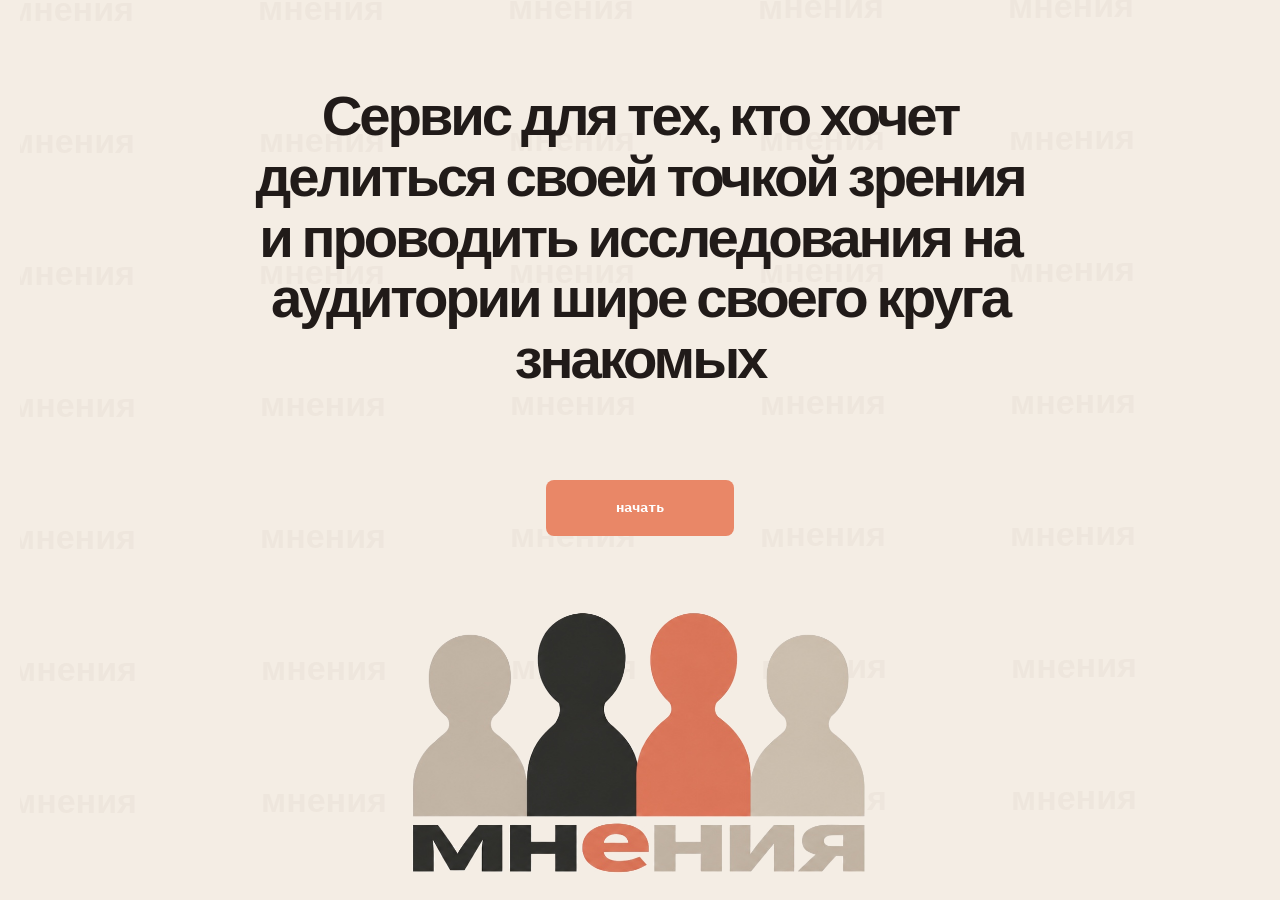
==== commit fe6f8fb4: "Rename index(4).html to index.html" ====
--- a/index.html
+++ b/index.html
@@ -4,7 +4,7 @@
   <meta charset="UTF-8">
   <meta name="viewport" content="width=device-width, initial-scale=1.0">
   <meta name="theme-color" content="#f6efe7">
-  <title>Мнения — Hybrid Editorial v0.0.3</title>
+  <title>Мнения — UX Prototype v0.0.5</title>
   <style>
 @import url('https://fonts.googleapis.com/css2?family=IBM+Plex+Mono:wght@400;500;600&family=Inter:wght@400;500;600;700&family=Space+Grotesk:wght@400;500;600;700&display=swap');
 :root{
@@ -260,391 +260,327 @@
   .onboarding-card{border-radius:14px;padding:22px}
 }
 
+
+/* v0.0.4 — Identity-led onboarding */
+.brand-lockup{display:flex;align-items:flex-end;gap:8px;font-size:0}
+.brand-people{display:flex;align-items:flex-end;justify-content:center;gap:0}
+.person{--person-color:var(--line);position:relative;display:block;width:104px;height:168px;flex:0 0 auto;background:var(--person-color);border-radius:52px 52px 3px 3px}
+.person::before{content:"";position:absolute;width:82px;height:82px;border-radius:50%;left:50%;top:-24px;transform:translateX(-50%);background:var(--person-color)}
+.person::after{content:"";position:absolute;left:50%;top:43px;width:43px;height:46px;transform:translateX(-50%) rotate(45deg);background:var(--person-color);border-radius:11px}
+.person--sand{--person-color:#CFC2B2}
+.person--ink{--person-color:#282726}
+.person--accent{--person-color:#E97858}
+.brand-people--mini{height:24px;align-items:flex-end;overflow:hidden}
+.brand-people--mini .person{width:12px;height:20px;border-radius:6px 6px 1px 1px}
+.brand-people--mini .person::before{width:10px;height:10px;top:-3px}
+.brand-people--mini .person::after{width:5px;height:6px;top:5px;border-radius:2px}
+.brand-word{font-family:'Space Grotesk',sans-serif;font-size:21px;line-height:.8;letter-spacing:-.09em;font-weight:700;display:flex}
+.brand-word b{font-weight:700}
+.brand-word .brand-accent{color:var(--accent)}
+.brand-word .brand-sand{color:#B8AA9B}
+.onboarding-cover{position:relative;overflow:hidden;min-height:100vh;background:#F4EDE4;padding:0;display:grid;place-items:center}
+.opinion-pattern{position:absolute;inset:-28px;background-image:url("data:image/svg+xml,%3Csvg xmlns='http://www.w3.org/2000/svg' width='250' height='132' viewBox='0 0 250 132'%3E%3Ctext x='18' y='47' fill='%23DED3C8' fill-opacity='.28' font-family='Arial,sans-serif' font-weight='700' font-size='34'%3E%D0%BC%D0%BD%D0%B5%D0%BD%D0%B8%D1%8F%3C/text%3E%3C/svg%3E");background-repeat:repeat;transform:rotate(-.2deg)}
+.cover-inner{position:relative;z-index:1;width:min(850px,calc(100% - 36px));min-height:100vh;padding:86px 20px 12px;display:flex;flex-direction:column;align-items:center;text-align:center}
+.cover-title{font-family:'Space Grotesk',sans-serif;font-size:clamp(34px,4.4vw,62px);line-height:1.08;letter-spacing:-.055em;font-weight:600;max-width:800px;margin:0 auto}
+.cover-start{margin-top:clamp(58px,10vh,120px);min-width:188px;padding:17px 28px;font-size:15px;text-transform:lowercase;background:var(--accent);color:#fff}
+.cover-logo{margin-top:auto;display:flex;flex-direction:column;align-items:center;width:min(470px,90vw);overflow:hidden;padding-top:80px}
+.brand-people--logo{height:190px;align-items:flex-end}
+.brand-people--logo .person{width:102px;height:162px}
+.brand-people--logo .person::before{width:78px;height:78px}
+.cover-word{display:flex;align-items:baseline;font-family:'Space Grotesk',sans-serif;font-size:clamp(74px,10vw,128px);line-height:.72;letter-spacing:-.105em;font-weight:700;transform:translateY(-3px)}
+.cover-e{color:var(--accent)}
+.cover-tail{color:#C4B7A8}
+.onboarding-sequence{position:relative;overflow:hidden;background:var(--bg);padding:42px 24px;display:grid;place-items:center}
+.identity-onboarding-card{position:relative;z-index:2;width:min(1010px,calc(100vw - 54px));max-width:1010px;min-height:min(760px,calc(100vh - 84px));display:flex;flex-direction:column;justify-content:center;background:rgba(255,253,249,.86);padding:54px 48px}
+.identity-onboarding-card .onboarding-title{max-width:940px;font-size:clamp(43px,5vw,68px)}
+.onboarding-role-grid{margin:74px 0 12px}
+.onboarding-role-grid .role-card{min-height:205px;padding:30px 28px;border-left:3px solid var(--accent)}
+.onboarding-role-grid .role-card strong{font-size:24px}
+.onboarding-role-grid .role-card p{font-size:16px;line-height:1.62}
+.edge-people{position:absolute;bottom:-3px;z-index:1;display:flex;align-items:flex-end;opacity:.98}
+.edge-people--left{left:3vw}
+.edge-people--right{right:3vw}
+.edge-people .person{width:94px;height:154px}
+.edge-people .person::before{width:74px;height:74px}
+.principles-stage{display:grid;grid-template-columns:repeat(4,1fr);gap:28px;margin:42px 0 18px}
+.principle-stage-card{text-align:center;display:flex;flex-direction:column;align-items:center;padding:16px 8px}
+.principle-stage-card .person{width:100px;height:150px;margin:12px 0 30px}
+.principle-stage-card .person::before{width:76px;height:76px}
+.principle-stage-card strong{font-family:'Space Grotesk',sans-serif;font-size:22px;text-transform:uppercase;letter-spacing:-.02em}
+.principle-stage-card p{font-size:15px;line-height:1.55;color:var(--ink);margin:14px 0 0;max-width:220px}
+.onboarding-step-2 .identity-onboarding-card{text-align:center;align-items:center}
+.onboarding-step-2 .eyebrow{align-self:flex-start}
+.onboarding-step-2 .onboarding-title{max-width:650px;text-align:center}
+.onboarding-step-3 .onboarding-lead{max-width:760px}
+.onboarding-step-3 .result-path{margin-top:58px}
+.onboarding-step-3 .result-path>div{min-height:160px}
+.onboarding-footer{margin-top:auto;padding-top:34px;width:100%}
+@media(max-width:900px){
+  .identity-onboarding-card{min-height:calc(100vh - 50px);width:calc(100vw - 30px);padding:38px 26px}
+  .onboarding-role-grid{margin-top:42px}
+  .edge-people{opacity:.24}
+  .principles-stage{grid-template-columns:repeat(2,1fr);gap:16px}
+  .principle-stage-card .person{width:82px;height:126px;margin-bottom:22px}
+  .principle-stage-card .person::before{width:62px;height:62px}
+}
+@media(max-width:620px){
+  .cover-inner{padding-top:54px}
+  .cover-title{font-size:34px;line-height:1.12}
+  .cover-start{margin-top:52px}
+  .cover-logo{padding-top:42px;width:100%}
+  .brand-people--logo{height:126px}
+  .brand-people--logo .person{width:67px;height:110px}
+  .brand-people--logo .person::before{width:53px;height:53px;top:-17px}
+  .brand-people--logo .person::after{top:29px;width:29px;height:31px}
+  .cover-word{font-size:75px}
+  .onboarding-sequence{padding:12px}
+  .identity-onboarding-card{width:100%;min-height:calc(100vh - 24px);padding:30px 20px}
+  .identity-onboarding-card .onboarding-title{font-size:38px}
+  .onboarding-role-grid{margin-top:34px}
+  .onboarding-role-grid .role-card{min-height:auto;padding:22px}
+  .principles-stage{grid-template-columns:1fr 1fr;gap:8px;margin-top:18px}
+  .principle-stage-card{padding:10px 3px}
+  .principle-stage-card .person{width:58px;height:90px;margin:6px 0 16px}
+  .principle-stage-card .person::before{width:45px;height:45px;top:-13px}
+  .principle-stage-card .person::after{top:23px;width:24px;height:26px}
+  .principle-stage-card strong{font-size:15px}
+  .principle-stage-card p{font-size:12px;line-height:1.4;margin-top:8px}
+  .edge-people{display:none}
+  .onboarding-step-3 .result-path{margin-top:28px}
+  .onboarding-footer{padding-top:22px}
+}
+
+
+/* v0.0.5 — UX structure, moderation and account flow */
+:root{--nav-h:72px}
+.nav-btn{font-size:15px;padding:10px 14px}
+.primary,.secondary,.ghost,.danger{font-size:14px;min-height:42px}
+.tab,.chip{font-size:14px;padding:10px 15px}
+.topbar-inner{min-height:var(--nav-h)}
+.mobile-nav{grid-template-columns:repeat(4,1fr)}
+.mobile-nav button{font-size:12px}
+.brand-mini{display:flex;align-items:flex-end;height:27px;gap:1px;margin-right:8px}
+.brand-mini img{width:15px;height:25px;object-fit:contain;display:block}
+.logo-word{font-family:'Space Grotesk',sans-serif;font-size:23px;font-weight:700;letter-spacing:-.065em}
+.user-pill{display:flex;align-items:center;gap:8px;padding:8px 10px;border:1px solid var(--line);border-radius:9px;background:var(--paper);font-size:13px}
+.user-pill::before{content:"";width:8px;height:8px;border-radius:50%;background:var(--accent)}
+.sidebar{top:calc(var(--nav-h) + 18px)}
+.values-panel{padding:18px 18px 12px}
+.service-principles{display:flex;flex-direction:column}
+.service-principle{display:grid;grid-template-columns:34px 1fr;gap:11px;padding:12px 0;border-top:1px solid var(--line)}
+.service-principle:first-child{border-top:0}
+.service-principle img{width:30px;height:42px;object-fit:contain;align-self:center}
+.service-principle strong{font-family:'IBM Plex Mono',monospace;text-transform:uppercase;letter-spacing:.04em;font-size:11px;display:block;margin-bottom:3px}
+.service-principle p{margin:0;color:var(--muted);font-size:13px;line-height:1.42}
+.topic-filter-bar{display:flex;align-items:center;gap:10px;flex-wrap:wrap;margin:-10px 0 22px}
+.filter-label{font-family:'IBM Plex Mono',monospace;font-size:12px;color:var(--muted)}
+.load-more-wrap{display:flex;justify-content:center;padding:12px 0 4px}
+.clickable-tag{cursor:pointer;border:0}
+.clickable-tag:hover{outline:2px solid rgba(233,135,103,.24)}
+.question-card[data-status="На модерации"]{border-left-color:#C8A36C}
+.question-card[data-status="Требуются изменения"]{border-left-color:var(--danger)}
+.notification{cursor:pointer;border-radius:10px;padding-left:12px;padding-right:12px;transition:.16s}
+.notification:hover{background:#F5ECE5}
+.notification.read .dot{background:#CFC2B8}
+.notification-arrow{font-size:20px;color:var(--muted);align-self:center}
+.profile-shell{display:grid;grid-template-columns:245px minmax(0,1fr);gap:24px;align-items:start}
+.profile-menu{position:sticky;top:calc(var(--nav-h) + 18px);padding:10px}
+.profile-menu button{width:100%;text-align:left;border:0;background:transparent;padding:13px 14px;border-radius:9px;color:var(--muted);font-size:15px}
+.profile-menu button:hover,.profile-menu button.active{background:var(--ink);color:#fff}
+.profile-menu-title{padding:12px 14px 9px;font-family:'IBM Plex Mono',monospace;font-size:11px;text-transform:uppercase;letter-spacing:.08em;color:var(--muted)}
+.status-line{display:flex;gap:8px;align-items:center;flex-wrap:wrap;margin:12px 0}
+.status--moderation{background:#F3E4C7;color:#7A5A21}
+.status--published{background:#E3ECE6;color:#476152}
+.status--draft{background:#EEE5DE;color:#6D625B}
+.entity-kicker{font-family:'IBM Plex Mono',monospace;font-size:11px;text-transform:uppercase;letter-spacing:.08em;color:var(--muted)}
+.auth-screen{min-height:100vh;display:grid;grid-template-columns:minmax(0,1fr) minmax(420px,620px);background:var(--bg)}
+.auth-brand{position:relative;overflow:hidden;display:flex;flex-direction:column;justify-content:space-between;padding:64px;background:var(--ink);color:#fff}
+.auth-brand::before{content:"";position:absolute;inset:0;background-image:radial-gradient(circle at 15% 20%,rgba(233,135,103,.24),transparent 25%),radial-gradient(circle at 80% 75%,rgba(255,255,255,.08),transparent 27%)}
+.auth-brand>*{position:relative;z-index:1}
+.auth-brand h1{font-size:clamp(45px,5vw,72px);line-height:1.02;letter-spacing:-.055em;margin:0;max-width:700px}
+.auth-brand p{max-width:590px;color:#D9D0CA;font-size:18px}
+.auth-figures{width:min(560px,90%);filter:none}
+.auth-panel{display:grid;place-items:center;padding:42px 28px}
+.auth-card{width:min(480px,100%);background:var(--paper);border:1px solid var(--line);border-radius:16px;padding:32px}
+.auth-tabs{display:grid;grid-template-columns:1fr 1fr;gap:8px;margin-bottom:28px}
+.auth-tabs button{border:1px solid var(--line);background:transparent;border-radius:9px;padding:11px;font-weight:700}
+.auth-tabs button.active{background:var(--ink);color:#fff;border-color:var(--ink)}
+.checkbox-row{display:flex;align-items:flex-start;gap:10px;color:var(--muted);font-size:13px;margin:12px 0 20px}
+.checkbox-row input{width:auto;min-height:0;margin-top:3px}
+.cover-logo-img{width:min(480px,88vw);height:auto;display:block;margin-top:auto}
+.onboarding-figures-img{position:absolute;bottom:-12px;width:310px;height:auto;opacity:.96;z-index:1}
+.onboarding-figures-img.left{left:-45px}.onboarding-figures-img.right{right:-45px;transform:scaleX(-1)}
+.principle-stage-card img{height:155px;width:112px;object-fit:contain;margin-bottom:14px}
+.profile-card .avatar{font-size:27px}
+.save-state{font-family:'IBM Plex Mono',monospace;font-size:12px;color:var(--muted);min-height:18px;margin-top:10px}
+.research-catalog-card{cursor:pointer}
+.research-catalog-card:hover{border-left:3px solid var(--accent)}
+.owner-label{font-family:'IBM Plex Mono',monospace;font-size:10px;text-transform:uppercase;letter-spacing:.08em;color:var(--accent)}
+@media(max-width:980px){
+  .auth-screen{grid-template-columns:1fr}.auth-brand{min-height:360px;padding:42px}.auth-figures{width:380px}.profile-shell{grid-template-columns:1fr}.profile-menu{position:static;display:grid;grid-template-columns:repeat(2,1fr)}.profile-menu-title{grid-column:1/-1}
+}
+@media(max-width:900px){.values-panel{position:static}.service-principle p{font-size:14px}}
+@media(max-width:620px){
+  .auth-brand{padding:30px;min-height:330px}.auth-panel{padding:18px 14px}.auth-card{padding:24px}.auth-brand h1{font-size:42px}.profile-menu{grid-template-columns:1fr}.nav-btn{font-size:14px}.tab,.chip{font-size:13px}.user-pill{display:none}.onboarding-figures-img{display:none}
+}
+
 </style>
 </head>
 <body>
   <div id="app"></div>
   <div id="toast" class="toast"></div>
   <div id="modalRoot"></div>
-  <script>
-window.SEED_DATA = {
-  questions: [
-    {id:"q1",area:"HR",question:"Что для вас означает «хороший руководитель»?",description:"Автор изучает, какие качества люди ценят в руководителях сильнее всего и почему.",deadline:"14 августа",opinions:83,created:"сегодня",researchId:"r1"},
-    {id:"q2",area:"Образование",question:"Должен ли университет готовить к конкретной профессии?",description:"Вопрос для студенческой работы о том, чего люди ожидают от высшего образования сегодня.",deadline:"2 сентября",opinions:0,created:"сегодня",researchId:"r2"},
-    {id:"q3",area:"IT",question:"Что заставляет вас доверять новому цифровому сервису?",description:"Продуктовое исследование о доверии, прозрачности и первом впечатлении.",deadline:"25 августа",opinions:41,created:"вчера",researchId:"r3"},
-    {id:"q4",area:"Психология",question:"Нужно ли полностью отделять работу от личной жизни?",description:"Автор собирает разные взгляды на границы между карьерой, отдыхом и личным временем.",deadline:"30 августа",opinions:19,created:"вчера",researchId:"r4"},
-    {id:"q5",area:"Маркетинг",question:"Когда реклама перестаёт раздражать и становится полезной?",description:"Исследование о том, что делает рекламное сообщение уместным.",deadline:"18 августа",opinions:7,created:"3 дня назад",researchId:"r5"}
+<script>
+const BRAND={
+  logo:"[data-uri]